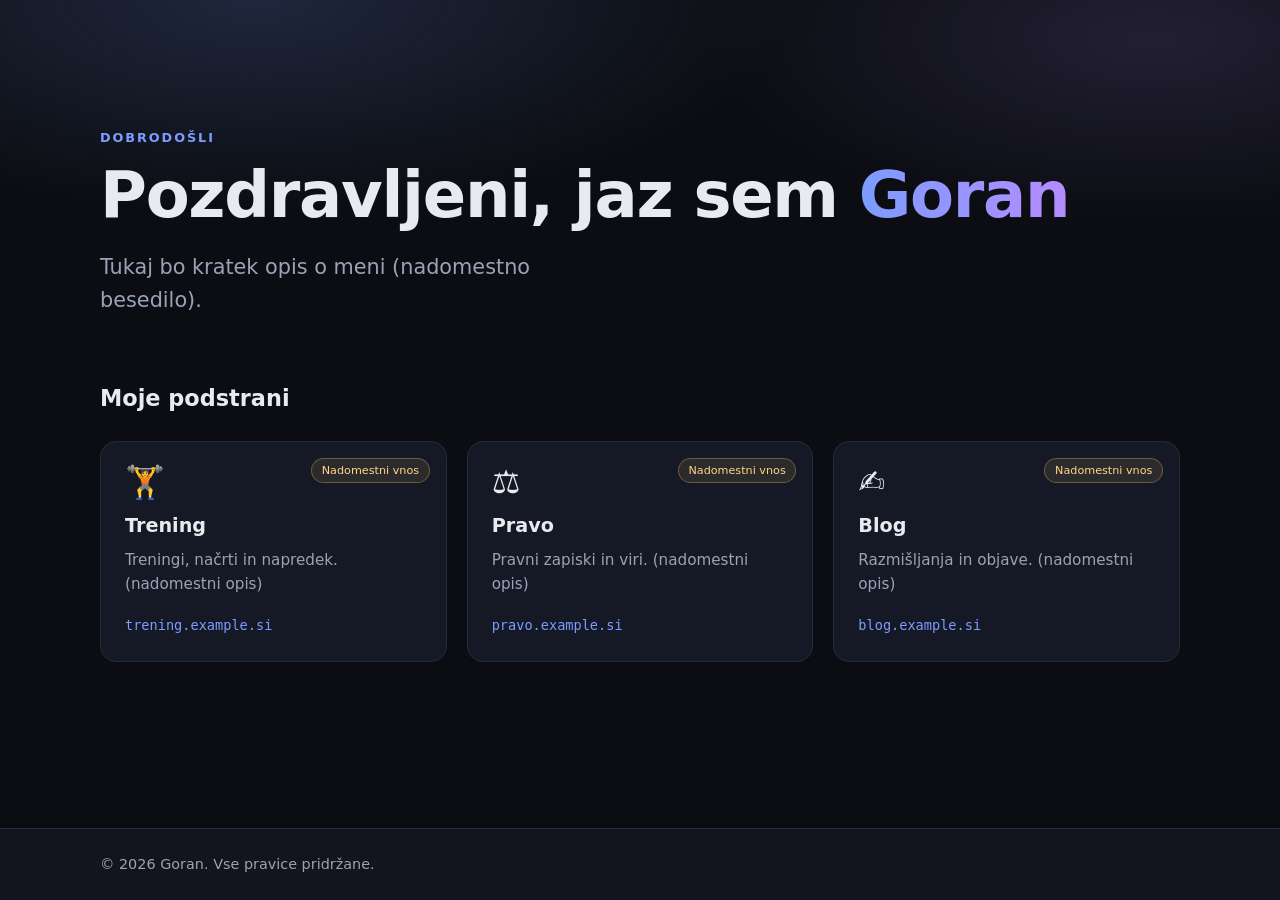
==== index.html @ 8a416fd4 "Prvi osnutek landing pagea" ====
<!DOCTYPE html>
<html lang="sl">
<head>
  <meta charset="utf-8">
  <meta name="viewport" content="width=device-width, initial-scale=1">
  <title>Goran – osebna domača stran</title>
  <meta name="description" content="Osebna domača stran Gorana – povezave do vseh podstrani.">
  <meta name="color-scheme" content="dark">
  <link rel="stylesheet" href="style.css">
</head>
<body>
  <header class="hero">
    <div class="container">
      <p class="eyebrow">Dobrodošli</p>
      <h1>Pozdravljeni, jaz sem <span class="accent">Goran</span></h1>
      <p class="tagline">Tukaj bo kratek opis o meni (nadomestno besedilo).</p>
    </div>
  </header>

  <main class="container">
    <section aria-labelledby="podstrani">
      <h2 id="podstrani">Moje podstrani</h2>
      <div id="cards" class="grid" aria-live="polite"></div>
      <noscript><p class="muted">Za prikaz povezav je potreben JavaScript.</p></noscript>
    </section>
  </main>

  <footer class="footer">
    <div class="container">
      <p>© <span id="year">2026</span> Goran. Vse pravice pridržane.</p>
    </div>
  </footer>

  <script src="links.js"></script>
  <script>
    (function () {
      var grid = document.getElementById("cards");
      (window.LINKS || []).forEach(function (l) {
        var a = document.createElement("a");
        a.className = "card";
        a.href = l.url;
        a.rel = "noopener";

        var icon = document.createElement("span");
        icon.className = "card-icon";
        icon.setAttribute("aria-hidden", "true");
        icon.textContent = l.icon || "🔗";

        var title = document.createElement("h3");
        title.textContent = l.title;

        var desc = document.createElement("p");
        desc.textContent = l.description;

        var host = document.createElement("span");
        host.className = "card-url";
        try { host.textContent = new URL(l.url).host; } catch (e) { host.textContent = l.url; }

        a.append(icon, title, desc, host);
        if (l.placeholder) {
          var badge = document.createElement("span");
          badge.className = "badge";
          badge.textContent = "Nadomestni vnos";
          a.appendChild(badge);
        }
        grid.appendChild(a);
      });
      document.getElementById("year").textContent = new Date().getFullYear();
    })();
  </script>
</body>
</html>
---- style.css ----
:root {
  --bg: #0b0d12;
  --bg-2: #12151d;
  --card: #151926;
  --border: #252b3b;
  --text: #e8eaf0;
  --muted: #9aa3b5;
  --accent: #7c9cff;
  --accent-2: #b48cff;
  --font: system-ui, -apple-system, "Segoe UI", Roboto, "Helvetica Neue", Arial, sans-serif;
}
* { box-sizing: border-box; }
html { color-scheme: dark; }
body {
  margin: 0; min-height: 100vh; display: flex; flex-direction: column;
  background: var(--bg); color: var(--text);
  font-family: var(--font); line-height: 1.6;
}
.container { width: min(1080px, 100% - 2.5rem); margin-inline: auto; }
.hero {
  padding: clamp(4rem, 12vw, 8rem) 0 clamp(2.5rem, 6vw, 4rem);
  background:
    radial-gradient(60% 80% at 20% 0%, rgba(124,156,255,.18), transparent 70%),
    radial-gradient(50% 70% at 90% 10%, rgba(180,140,255,.14), transparent 70%);
}
.eyebrow { margin: 0 0 .75rem; color: var(--accent); text-transform: uppercase; letter-spacing: .15em; font-size: .8rem; font-weight: 600; }
h1 { margin: 0; font-size: clamp(2.2rem, 7vw, 4rem); line-height: 1.1; letter-spacing: -.02em; }
.accent { background: linear-gradient(90deg, var(--accent), var(--accent-2)); -webkit-background-clip: text; background-clip: text; color: transparent; }
.tagline { margin: 1.25rem 0 0; max-width: 40ch; font-size: clamp(1.05rem, 2.5vw, 1.3rem); color: var(--muted); }
main { flex: 1; padding-bottom: 4rem; }
h2 { font-size: 1.4rem; margin: 0 0 1.5rem; }
.muted { color: var(--muted); }
.grid { display: grid; gap: 1.25rem; grid-template-columns: repeat(auto-fill, minmax(260px, 1fr)); }
.card {
  position: relative; display: flex; flex-direction: column; gap: .4rem;
  padding: 1.5rem; background: var(--card); border: 1px solid var(--border);
  border-radius: 16px; color: inherit; text-decoration: none;
  transition: transform .2s, border-color .2s, box-shadow .2s;
}
.card:hover, .card:focus-visible {
  transform: translateY(-4px); border-color: var(--accent);
  box-shadow: 0 12px 30px rgba(0,0,0,.4), 0 0 0 1px rgba(124,156,255,.25);
  outline: none;
}
.card-icon { font-size: 2rem; line-height: 1; margin-bottom: .4rem; }
.card h3 { margin: 0; font-size: 1.2rem; }
.card p { margin: 0; color: var(--muted); font-size: .95rem; flex: 1; }
.card-url { margin-top: .75rem; font-size: .85rem; color: var(--accent); font-family: ui-monospace, SFMono-Regular, Menlo, Consolas, monospace; }
.badge {
  position: absolute; top: 1rem; right: 1rem; padding: .15rem .6rem;
  font-size: .7rem; border-radius: 999px; color: #ffd48a;
  background: rgba(255,200,100,.1); border: 1px solid rgba(255,200,100,.3);
}
.footer { border-top: 1px solid var(--border); background: var(--bg-2); padding: 1.5rem 0; color: var(--muted); font-size: .9rem; }
.footer p { margin: 0; }
@media (prefers-reduced-motion: reduce) { .card { transition: none; } .card:hover { transform: none; } }
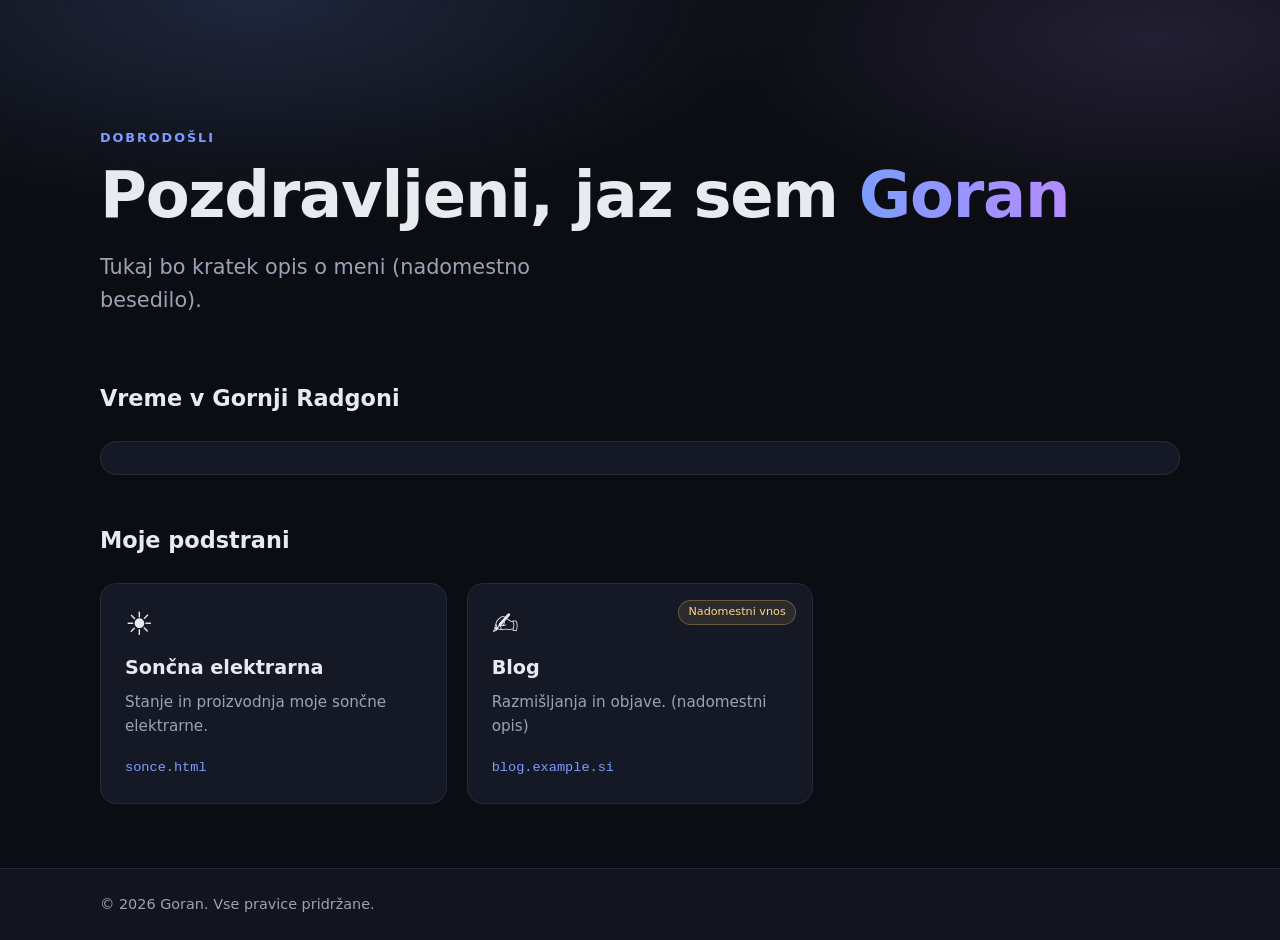
==== commit b74c9878: "Odstranjeni trening in pravo, dodano vreme in stran sončne elektrarne" ====
--- a/index.html
+++ b/index.html
@@ -18,6 +18,16 @@
   </header>
 
   <main class="container">
+    <section class="weather" aria-labelledby="vreme">
+      <h2 id="vreme">Vreme v Gornji Radgoni</h2>
+      <div class="weather-box">
+        <a href="https://www.accuweather.com/sl/si/gornja-radgona/298152/weather-forecast/298152" class="aw-widget-legal"></a>
+        <div id="awcc1" class="aw-widget-current" data-locationkey="298152" data-unit="c" data-language="sl" data-useip="false" data-uid="awcc1" data-editlocation="false"></div>
+        <script async src="https://oap.accuweather.com/launch.js"></script>
+        <noscript><p class="muted"><a href="https://www.accuweather.com/sl/si/gornja-radgona/298152/weather-forecast/298152">Odpri vreme na AccuWeather</a></p></noscript>
+      </div>
+    </section>
+
     <section aria-labelledby="podstrani">
       <h2 id="podstrani">Moje podstrani</h2>
       <div id="cards" class="grid" aria-live="polite"></div>
--- a/style.css
+++ b/style.css
@@ -54,3 +54,12 @@
 .footer { border-top: 1px solid var(--border); background: var(--bg-2); padding: 1.5rem 0; color: var(--muted); font-size: .9rem; }
 .footer p { margin: 0; }
 @media (prefers-reduced-motion: reduce) { .card { transition: none; } .card:hover { transform: none; } }
+
+.weather { margin-bottom: 3rem; }
+.weather-box { background: var(--card); border: 1px solid var(--border); border-radius: 16px; padding: 1rem; display: flex; justify-content: center; overflow-x: auto; }
+.weather-box a { color: var(--accent); }
+.solar { max-width: 640px; margin: 3rem auto 0; padding: 2rem; background: var(--card); border: 1px solid var(--border); border-radius: 16px; text-align: center; }
+.solar .card-icon { font-size: 3rem; }
+.btn { display: inline-block; margin-top: 1rem; padding: .85rem 1.6rem; border-radius: 999px; background: linear-gradient(90deg, var(--accent), var(--accent-2)); color: #0b0d12; font-weight: 600; text-decoration: none; }
+.btn:hover, .btn:focus-visible { filter: brightness(1.1); outline: none; }
+.back { display: inline-block; margin-bottom: 1.5rem; color: var(--accent); text-decoration: none; }
